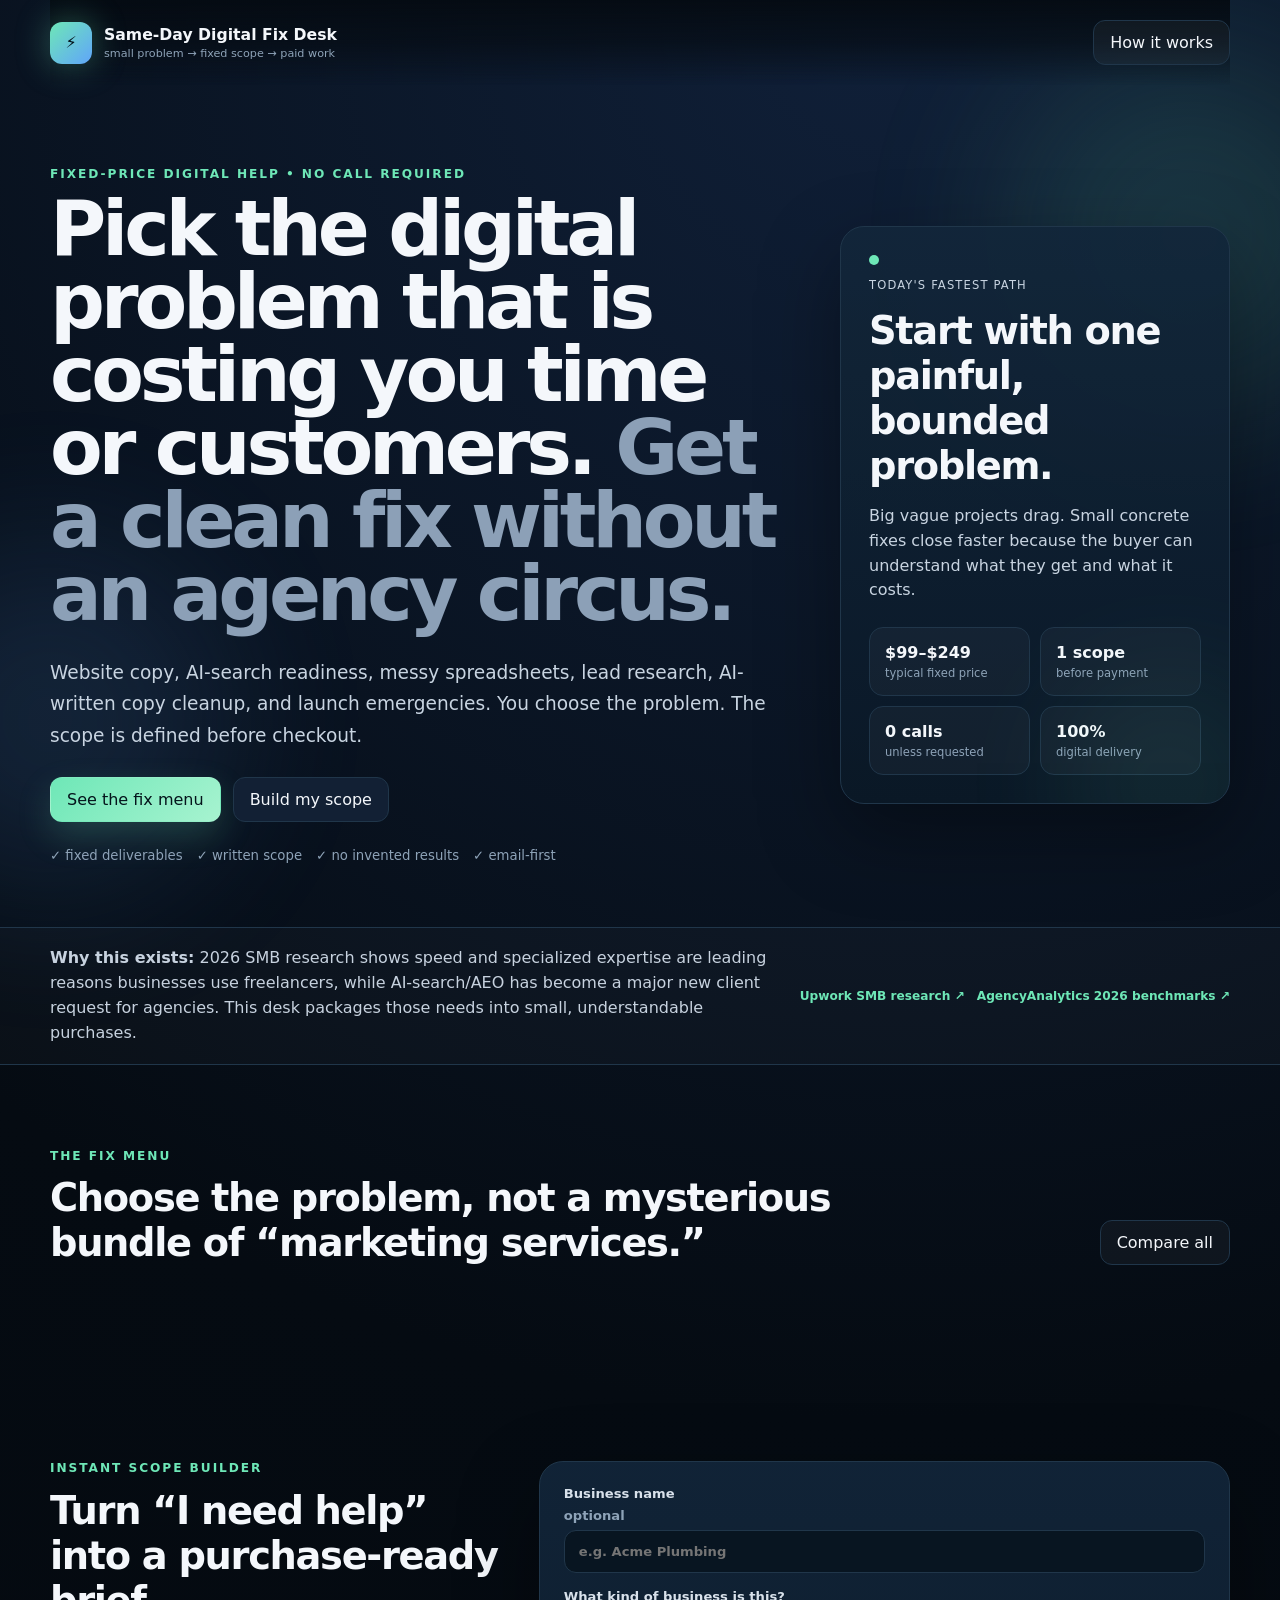
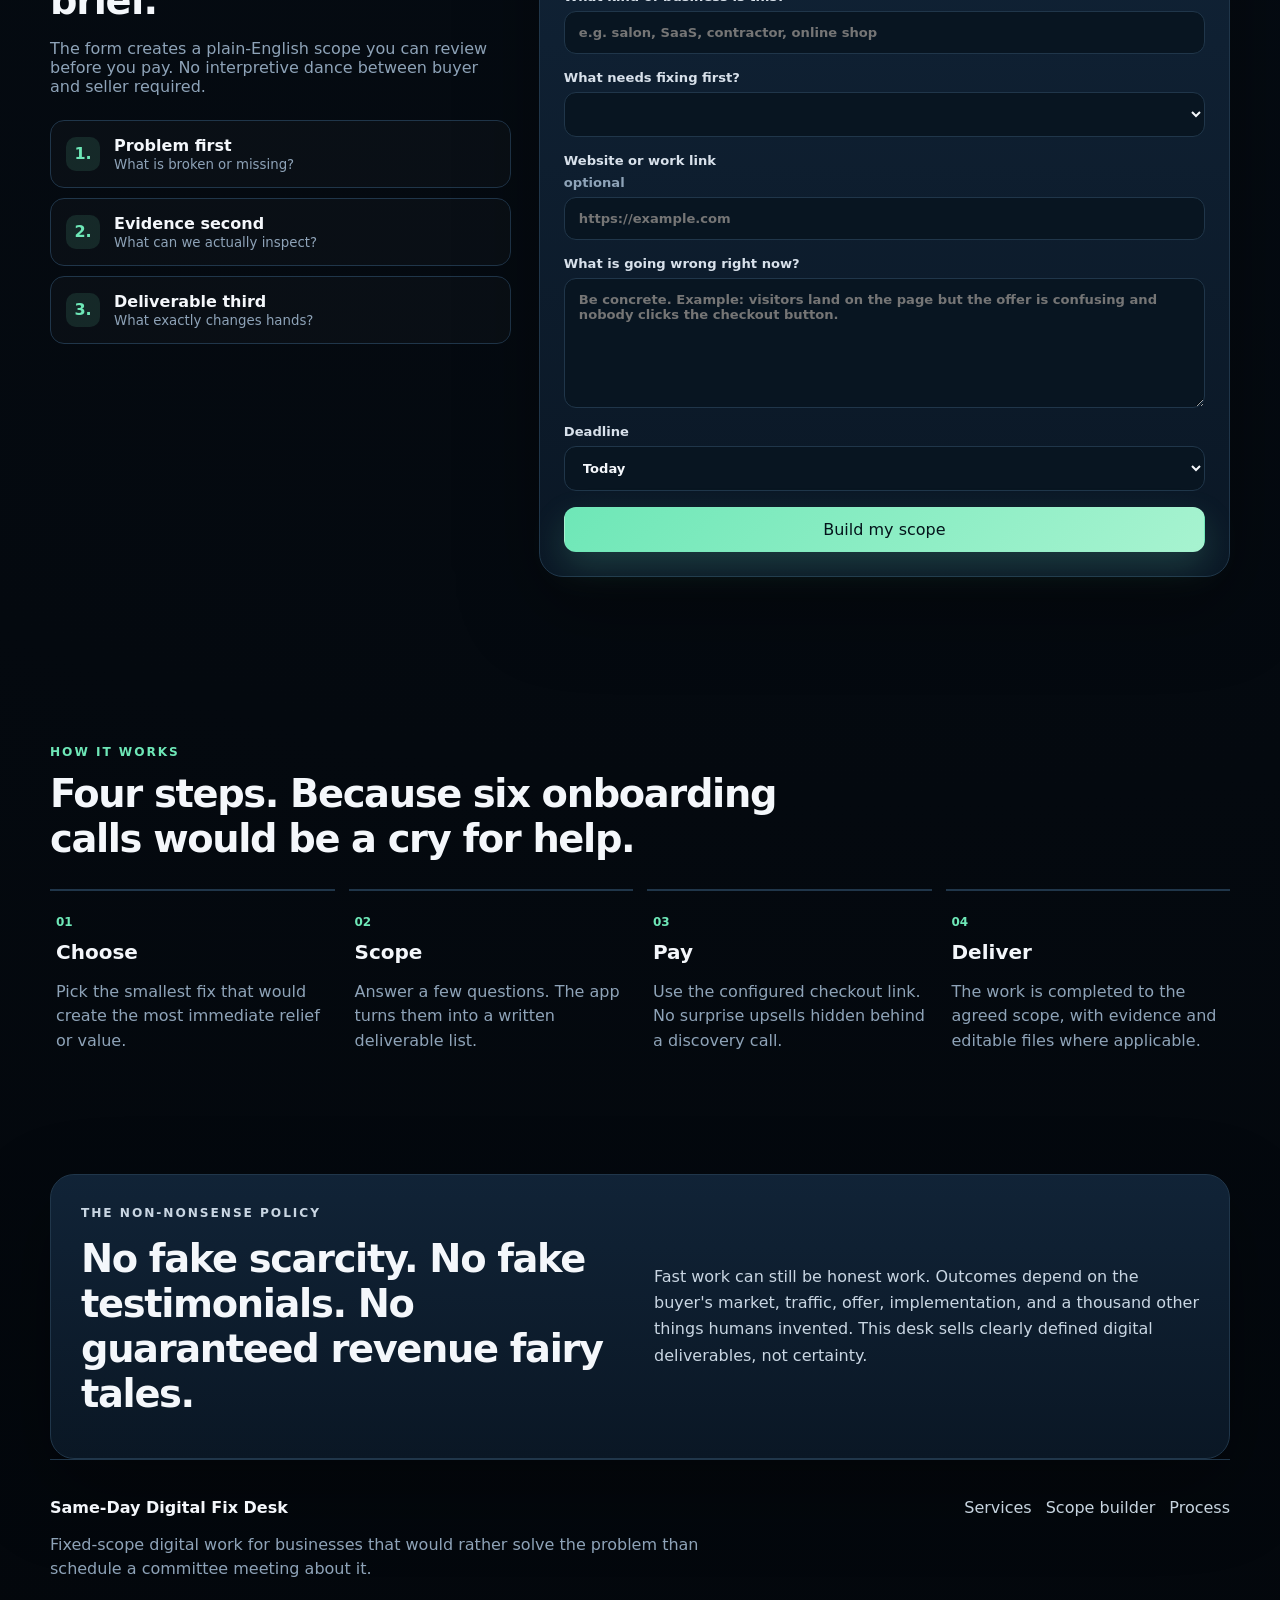
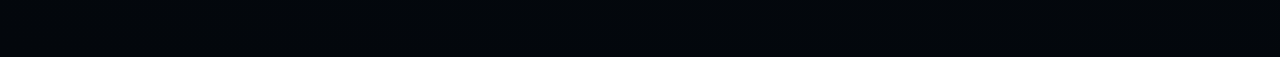
==== fix-desk/index.html @ 83118115 "Add Fix Desk customer and owner UI" ====
<!doctype html>
<html lang="en">
<head>
  <meta charset="utf-8" />
  <meta name="viewport" content="width=device-width,initial-scale=1,viewport-fit=cover" />
  <meta name="theme-color" content="#111827" />
  <meta name="description" content="Fixed-price same-day digital help for small businesses, with personalized prospect links and purchase-ready scopes." />
  <link rel="manifest" href="manifest.webmanifest" />
  <link rel="icon" href="/static/assets/icons/icon-192.png" />
  <link rel="apple-touch-icon" href="/static/assets/icons/icon-192.png" />
  <link rel="stylesheet" href="styles.css" />
  <title>Same-Day Digital Fix Desk</title>
</head>
<body>
  <div class="bg-orb orb-a"></div><div class="bg-orb orb-b"></div>
  <header class="topbar shell">
    <a class="brand" href="#top" aria-label="Home">
      <span class="brand-mark">⚡</span>
      <span><strong id="brandName">Same-Day Digital Fix Desk</strong><small>small problem → fixed scope → paid work</small></span>
    </a>
    <div class="top-actions">
      <button id="installBtn" class="ghost hidden" type="button">Install app</button>
      <a class="ghost" href="#how">How it works</a>
    </div>
  </header>

  <main id="top">
    <section id="leadBanner" class="lead-banner shell hidden" aria-live="polite">
      <div><span class="lead-kicker">PERSONALIZED REVIEW</span><strong id="leadBusiness"></strong></div>
      <button id="leadReviewBtn" class="primary" type="button">Review recommended fix</button>
    </section>

    <section class="hero shell">
      <div class="hero-copy">
        <div id="heroEyebrow" class="eyebrow">FIXED-PRICE DIGITAL HELP • NO CALL REQUIRED</div>
        <h1 id="heroTitle">Pick the digital problem that is costing you time or customers. <span>Get a clean fix without an agency circus.</span></h1>
        <p id="heroSub" class="hero-sub">Website copy, AI-search readiness, messy spreadsheets, lead research, AI-written copy cleanup, and launch emergencies. You choose the problem. The scope is defined before checkout.</p>
        <div class="hero-cta">
          <a id="heroPrimary" class="primary" href="#services">See the fix menu</a>
          <button class="secondary" id="startScopeBtn" type="button">Build my scope</button>
        </div>
        <div class="trust-row">
          <span>✓ fixed deliverables</span><span>✓ written scope</span><span>✓ no invented results</span><span>✓ email-first</span>
        </div>
      </div>
      <aside id="heroCard" class="hero-card">
        <div class="pulse-dot"></div>
        <p id="heroCardLabel" class="muted caps">TODAY'S FASTEST PATH</p>
        <h2 id="heroCardTitle">Start with one painful, bounded problem.</h2>
        <p id="heroCardText">Big vague projects drag. Small concrete fixes close faster because the buyer can understand what they get and what it costs.</p>
        <div id="heroMiniGrid" class="mini-grid">
          <div><strong>$99–$249</strong><span>typical fixed price</span></div>
          <div><strong>1 scope</strong><span>before payment</span></div>
          <div><strong>0 calls</strong><span>unless requested</span></div>
          <div><strong>100%</strong><span>digital delivery</span></div>
        </div>
      </aside>
    </section>

    <section id="leadEvidence" class="shell lead-evidence hidden">
      <div class="evidence-card">
        <p class="eyebrow">WHAT I NOTICED</p>
        <h2 id="leadEvidenceTitle"></h2>
        <p id="leadProblem"></p>
        <div class="evidence-note"><strong>Evidence / context</strong><span id="leadEvidenceText"></span></div>
        <a id="leadSource" class="source-link hidden" target="_blank" rel="noopener noreferrer">Open supporting source ↗</a>
        <p class="tiny muted">This is an observed issue or opportunity, not a claim that a purchase will produce guaranteed revenue or rankings.</p>
      </div>
      <div class="recommended-card">
        <p class="eyebrow">RECOMMENDED FIX</p>
        <div id="leadRecommended"></div>
      </div>
    </section>

    <section class="strip">
      <div class="shell strip-inner">
        <p><strong>Why this exists:</strong> 2026 SMB research shows speed and specialized expertise are leading reasons businesses use freelancers, while AI-search/AEO has become a major new client request for agencies. This desk packages those needs into small, understandable purchases.</p>
        <div class="research-links"><a href="https://www.upwork.com/resources/how-smbs-are-using-freelancers" target="_blank" rel="noopener noreferrer">Upwork SMB research ↗</a><a href="https://agencyanalytics.com/blog/agency-benchmarks-2026-ai-search" target="_blank" rel="noopener noreferrer">AgencyAnalytics 2026 benchmarks ↗</a></div>
      </div>
    </section>

    <section id="services" class="shell section">
      <div class="section-head">
        <div><p class="eyebrow">THE FIX MENU</p><h2>Choose the problem, not a mysterious bundle of “marketing services.”</h2></div>
        <button id="compareBtn" class="ghost" type="button">Compare all</button>
      </div>
      <div id="serviceGrid" class="service-grid" aria-live="polite"></div>
    </section>

    <section id="scope" class="shell section two-col">
      <div>
        <p class="eyebrow">INSTANT SCOPE BUILDER</p>
        <h2>Turn “I need help” into a purchase-ready brief.</h2>
        <p class="muted">The form creates a plain-English scope you can review before you pay. No interpretive dance between buyer and seller required.</p>
        <div class="principles">
          <div><b>1.</b><span><strong>Problem first</strong><small>What is broken or missing?</small></span></div>
          <div><b>2.</b><span><strong>Evidence second</strong><small>What can we actually inspect?</small></span></div>
          <div><b>3.</b><span><strong>Deliverable third</strong><small>What exactly changes hands?</small></span></div>
        </div>
      </div>
      <form id="scopeForm" class="scope-card">
        <label>Business name <span class="optional">optional</span><input id="businessNameInput" maxlength="100" placeholder="e.g. Acme Plumbing" /></label>
        <label>What kind of business is this?<input id="businessType" required maxlength="80" placeholder="e.g. salon, SaaS, contractor, online shop" /></label>
        <label>What needs fixing first?<select id="serviceSelect" required></select></label>
        <label>Website or work link <span class="optional">optional</span><input id="workUrl" type="url" placeholder="https://example.com" /></label>
        <label>What is going wrong right now?<textarea id="problemText" required maxlength="700" placeholder="Be concrete. Example: visitors land on the page but the offer is confusing and nobody clicks the checkout button."></textarea></label>
        <label>Deadline<select id="deadline"><option>Today</option><option>Within 24 hours</option><option>Within 48 hours</option><option>This week</option></select></label>
        <button class="primary wide" type="submit">Build my scope</button>
      </form>
    </section>

    <section id="scopeResult" class="shell section hidden">
      <div class="result-card">
        <div class="result-top"><div><p class="eyebrow">YOUR READY-TO-SEND SCOPE</p><h2 id="scopeTitle"></h2></div><span id="scopePrice" class="price-pill"></span></div>
        <div id="scopeOutput" class="scope-output"></div>
        <div class="result-actions">
          <button id="copyScopeBtn" class="secondary" type="button">Copy scope</button>
          <a id="emailScopeBtn" class="secondary" href="#">Email scope</a>
          <a id="payBtn" class="primary" href="#" target="_blank" rel="noopener noreferrer">Continue to checkout</a>
        </div>
        <p id="checkoutNote" class="tiny muted"></p>
      </div>
    </section>

    <section id="how" class="shell section">
      <div class="section-head"><div><p class="eyebrow">HOW IT WORKS</p><h2>Four steps. Because six onboarding calls would be a cry for help.</h2></div></div>
      <div class="steps">
        <article><span>01</span><h3>Choose</h3><p>Pick the smallest fix that would create the most immediate relief or value.</p></article>
        <article><span>02</span><h3>Scope</h3><p>Answer a few questions. The app turns them into a written deliverable list.</p></article>
        <article><span>03</span><h3>Pay</h3><p>Use the configured checkout link. No surprise upsells hidden behind a discovery call.</p></article>
        <article><span>04</span><h3>Deliver</h3><p>The work is completed to the agreed scope, with evidence and editable files where applicable.</p></article>
      </div>
    </section>

    <section class="shell section ethics">
      <div><p class="eyebrow">THE NON-NONSENSE POLICY</p><h2>No fake scarcity. No fake testimonials. No guaranteed revenue fairy tales.</h2></div>
      <p>Fast work can still be honest work. Outcomes depend on the buyer's market, traffic, offer, implementation, and a thousand other things humans invented. This desk sells clearly defined digital deliverables, not certainty.</p>
    </section>

    <section id="ownerPanel" class="shell section hidden">
      <div class="owner-card">
        <p class="eyebrow">OWNER LAUNCH CONSOLE</p>
        <h2>Configure checkout, then generate personalized prospect links in bulk.</h2>
        <p class="muted">Everything below runs locally in this browser. Paste PayPal, Shopify, Sellvia, Stripe Payment Links, or any HTTPS checkout URL. You can set one fallback checkout or a different URL for every package.</p>
        <div class="owner-grid">
          <label>Public brand name<input id="ownerBrand" value="Same-Day Digital Fix Desk" /></label>
          <label>Fallback checkout URL<input id="ownerPay" type="url" placeholder="https://..." /></label>
          <label>Reply email<input id="ownerEmail" type="email" placeholder="you@example.com" /></label>
          <label>Seller note<input id="ownerNote" maxlength="140" placeholder="e.g. Email delivery only. Most scopes completed same day when capacity allows." /></label>
        </div>
        <h3 class="owner-subhead">Package prices + checkout links</h3>
        <div class="owner-services" id="ownerServices"></div>
        <div class="result-actions">
          <button id="generateLinkBtn" class="primary" type="button">Generate generic customer link</button>
          <button id="copyLinkBtn" class="secondary hidden" type="button">Copy customer link</button>
          <button id="shareLinkBtn" class="secondary hidden" type="button">Share</button>
        </div>
        <div id="customerLinkBox" class="linkbox hidden"></div>
        <div class="goal-card"><strong id="goalMath"></strong><span>Seller-side launch math, not a promise of sales.</span></div>
      </div>

      <div class="owner-card campaign-card">
        <p class="eyebrow">CAMPAIGN LINK GENERATOR</p>
        <h2>Turn a prospect sheet into one personalized sales page per business.</h2>
        <p class="muted">Use these headers: <code>business_name,business_type,website,problem,evidence,source_url,service_id</code>. Valid service IDs: <code>content, aeo, conversion, cleanup, leads, data, local, launch</code>. Leave service_id blank and the app will infer a best-fit package from the problem text.</p>
        <div class="campaign-actions">
          <label class="file-label">Import CSV<input id="campaignFile" type="file" accept=".csv,text/csv" /></label>
          <button id="loadSampleBtn" class="secondary" type="button">Load sample row</button>
          <button id="clearCampaignBtn" class="ghost" type="button">Clear</button>
        </div>
        <textarea id="campaignCsv" class="campaign-textarea" spellcheck="false" placeholder="business_name,business_type,website,problem,evidence,source_url,service_id
Example Co,local retailer,https://example.com,Homepage offer is hard to understand,Homepage hero leads with generic copy,https://example.com,conversion"></textarea>
        <div class="result-actions">
          <button id="generateCampaignBtn" class="primary" type="button">Generate personalized links</button>
          <button id="downloadCampaignBtn" class="secondary hidden" type="button">Download enriched CSV</button>
        </div>
        <div id="campaignStatus" class="campaign-status muted"></div>
        <div id="campaignPreview" class="campaign-preview"></div>
      </div>
    </section>
  </main>

  <footer class="shell footer">
    <div><strong id="footerBrand">Same-Day Digital Fix Desk</strong><p>Fixed-scope digital work for businesses that would rather solve the problem than schedule a committee meeting about it.</p></div>
    <div class="footer-links"><a href="#services">Services</a><a href="#scope">Scope builder</a><a href="#how">Process</a></div>
  </footer>

  <dialog id="compareDialog">
    <button class="dialog-close" id="closeCompare" aria-label="Close">×</button>
    <p class="eyebrow">COMPARE FIXES</p><h2>Pick the smallest scope that solves the actual problem.</h2>
    <div id="compareTable"></div>
  </dialog>

  <script src="app.js" defer></script>
</body>
</html>
---- fix-desk/styles.css ----
:root{--bg:#050b12;--card:#0b1927;--card2:#10263a;--text:#f4f7fb;--muted:#8ea3b8;--line:#20364a;--accent:#6ee7b7;--accent2:#60a5fa;--warn:#fbbf24;--shadow:0 30px 80px rgba(0,0,0,.35)}*{box-sizing:border-box}html{scroll-behavior:smooth}body{margin:0;font-family:Inter,ui-sans-serif,system-ui,-apple-system,BlinkMacSystemFont,"Segoe UI",sans-serif;background:radial-gradient(circle at 70% 0%,#102039 0,#050b12 42%,#03070c 100%);color:var(--text);min-height:100vh;overflow-x:hidden}.shell{width:min(1180px,calc(100% - 32px));margin:auto}.bg-orb{position:fixed;border-radius:999px;filter:blur(80px);opacity:.13;pointer-events:none;z-index:-1}.orb-a{width:380px;height:380px;background:var(--accent);top:5%;right:-100px}.orb-b{width:360px;height:360px;background:var(--accent2);bottom:0;left:-130px}.topbar{display:flex;justify-content:space-between;align-items:center;padding:20px 0;position:sticky;top:0;z-index:20;background:linear-gradient(to bottom,rgba(5,11,18,.95),rgba(5,11,18,.65),transparent);backdrop-filter:blur(12px)}.brand{display:flex;gap:12px;align-items:center;text-decoration:none;color:inherit}.brand-mark{display:grid;place-items:center;width:42px;height:42px;border-radius:12px;background:linear-gradient(135deg,var(--accent),var(--accent2));color:#031018;box-shadow:0 0 34px color-mix(in srgb,var(--accent),transparent 65%)}.brand strong{display:block;font-size:.98rem}.brand small{display:block;color:var(--muted);font-size:.7rem;margin-top:3px}.top-actions{display:flex;gap:8px}.ghost,.secondary,.primary,.file-label{border:1px solid var(--line);border-radius:12px;padding:12px 16px;font-weight:800;text-decoration:none;cursor:pointer;display:inline-flex;align-items:center;justify-content:center;transition:.2s ease;font:inherit}.ghost{background:rgba(255,255,255,.04);color:var(--text)}.ghost:hover,.secondary:hover,.file-label:hover{background:rgba(255,255,255,.09);transform:translateY(-1px)}.primary{background:linear-gradient(135deg,var(--accent),#a7f3d0);border-color:transparent;color:#04141b;box-shadow:0 14px 34px rgba(110,231,183,.18)}.primary:hover{transform:translateY(-2px);box-shadow:0 18px 42px rgba(110,231,183,.25)}.secondary,.file-label{background:#122034;color:var(--text)}.lead-banner{margin-top:18px;border:1px solid rgba(110,231,183,.28);background:rgba(110,231,183,.075);border-radius:18px;padding:14px 16px;display:flex;justify-content:space-between;align-items:center;gap:20px}.lead-banner>div{display:grid;gap:4px}.lead-kicker{font-size:.65rem;letter-spacing:.13em;color:var(--accent);font-weight:900}.lead-banner strong{font-size:1.05rem}.hero{display:grid;grid-template-columns:1.45fr .75fr;gap:36px;align-items:center;padding:82px 0 64px}.eyebrow{font-size:.76rem;letter-spacing:.16em;font-weight:900;color:var(--accent);margin:0 0 12px}.hero h1{font-size:clamp(2.8rem,6vw,5.8rem);line-height:.95;letter-spacing:-.055em;margin:0;max-width:900px}.hero h1 span{color:#8ca0b7}.hero-sub{font-size:1.16rem;line-height:1.7;color:#c8d4e1;max-width:760px;margin:26px 0}.hero-cta,.result-actions,.campaign-actions{display:flex;gap:12px;flex-wrap:wrap}.trust-row{display:flex;gap:14px;flex-wrap:wrap;color:var(--muted);font-size:.83rem;margin-top:26px}.hero-card,.scope-card,.result-card,.owner-card,.ethics,.evidence-card,.recommended-card{background:linear-gradient(180deg,rgba(18,38,58,.92),rgba(11,25,39,.92));border:1px solid var(--line);border-radius:24px;box-shadow:var(--shadow)}.hero-card{padding:28px;position:relative;overflow:hidden}.hero-card:after{content:"";position:absolute;inset:auto -50px -90px auto;width:220px;height:220px;border-radius:50%;background:var(--accent);filter:blur(60px);opacity:.08}.pulse-dot{width:10px;height:10px;border-radius:50%;background:var(--accent);box-shadow:0 0 0 0 rgba(110,231,183,.6);animation:pulse 1.8s infinite}@keyframes pulse{70%{box-shadow:0 0 0 12px rgba(110,231,183,0)}100%{box-shadow:0 0 0 0 rgba(110,231,183,0)}}.caps{text-transform:uppercase;letter-spacing:.1em;font-size:.72rem}.hero-card h2,.section h2,.lead-evidence h2{font-size:clamp(1.7rem,3vw,2.7rem);letter-spacing:-.035em;margin:.35em 0}.hero-card p{color:#c8d4e1;line-height:1.55}.mini-grid{display:grid;grid-template-columns:1fr 1fr;gap:10px;margin-top:24px}.mini-grid div{padding:15px;border:1px solid var(--line);border-radius:14px;background:rgba(255,255,255,.03)}.mini-grid strong,.mini-grid span{display:block}.mini-grid span{color:var(--muted);font-size:.72rem;margin-top:4px}.lead-evidence{display:grid;grid-template-columns:1.05fr .95fr;gap:16px;padding:0 0 58px}.evidence-card,.recommended-card{padding:26px}.evidence-card>p:not(.eyebrow),.recommended-card>p{color:#cbd6e2;line-height:1.65}.evidence-note{display:grid;gap:8px;padding:16px;border:1px solid var(--line);background:rgba(255,255,255,.025);border-radius:14px;margin:18px 0}.evidence-note span{color:#c5d1dd;line-height:1.55}.source-link{color:var(--accent);font-weight:800;text-decoration:none}.rec-head{display:grid;grid-template-columns:auto 1fr auto;gap:12px;align-items:start}.rec-head h3{margin:8px 0 0;font-size:1.3rem}.recommended-card ul{padding-left:20px;color:#d7e1eb;line-height:1.75}.strip{border-top:1px solid var(--line);border-bottom:1px solid var(--line);background:rgba(255,255,255,.025)}.strip-inner{padding:18px 0;color:#c7d2df;display:grid;grid-template-columns:1fr auto;gap:20px;align-items:center}.strip p{margin:0;line-height:1.55}.research-links{display:flex;gap:12px;flex-wrap:wrap;justify-content:flex-end}.research-links a{color:var(--accent);font-size:.76rem;font-weight:800;text-decoration:none}.section{padding:84px 0}.section-head{display:flex;justify-content:space-between;gap:20px;align-items:end;margin-bottom:28px}.section-head h2{margin:0;max-width:800px}.service-grid{display:grid;grid-template-columns:repeat(3,1fr);gap:16px}.service-card{border:1px solid var(--line);background:linear-gradient(180deg,rgba(14,31,48,.95),rgba(9,20,32,.95));border-radius:20px;padding:22px;display:flex;flex-direction:column;min-height:370px;transition:.2s ease;position:relative}.service-card:hover{transform:translateY(-4px);border-color:color-mix(in srgb,var(--accent),transparent 55%);box-shadow:0 22px 50px rgba(0,0,0,.25)}.service-card.recommended-service{border-color:rgba(110,231,183,.55);box-shadow:0 0 0 1px rgba(110,231,183,.08),0 22px 55px rgba(0,0,0,.25)}.recommended-flag{display:inline-block;color:#04141b;background:var(--accent);font-size:.62rem;font-weight:950;letter-spacing:.08em;padding:5px 7px;border-radius:7px;margin-right:6px}.service-icon{font-size:1.65rem}.service-card h3{font-size:1.25rem;margin:14px 0 8px}.service-card p{color:var(--muted);line-height:1.55;margin:0 0 16px}.service-card ul{padding-left:18px;margin:0 0 22px;color:#d8e2ec;font-size:.9rem;line-height:1.7}.service-footer{display:flex;justify-content:space-between;gap:10px;align-items:center;margin-top:auto;padding-top:16px;border-top:1px solid var(--line)}.service-price{font-size:1.5rem;font-weight:900}.service-time{font-size:.72rem;color:var(--muted)}.choose-service{background:transparent;color:var(--accent);border:0;font-weight:900;cursor:pointer}.badge{font-size:.68rem;font-weight:900;letter-spacing:.08em;padding:6px 9px;border-radius:999px;border:1px solid var(--line);color:#c9d4df}.two-col{display:grid;grid-template-columns:.8fr 1.2fr;gap:28px;align-items:start}.muted{color:var(--muted)}.principles{display:grid;gap:10px;margin-top:24px}.principles div{display:flex;gap:14px;align-items:center;padding:15px;border:1px solid var(--line);border-radius:14px;background:rgba(255,255,255,.025)}.principles b{display:grid;place-items:center;width:34px;height:34px;border-radius:10px;background:rgba(110,231,183,.12);color:var(--accent)}.principles strong,.principles small{display:block}.principles small{color:var(--muted);margin-top:2px}.scope-card{padding:24px;display:grid;gap:16px}.scope-card label,.owner-grid label,.owner-service-row label{display:grid;gap:7px;font-size:.82rem;font-weight:800;color:#d8e1eb}.optional{color:var(--muted);font-weight:600}.scope-card input,.scope-card select,.scope-card textarea,.owner-grid input,.owner-service-row input,.campaign-textarea{width:100%;background:#081521;border:1px solid var(--line);border-radius:12px;color:var(--text);padding:13px 14px;font:inherit;outline:none}.scope-card textarea{min-height:130px;resize:vertical}.scope-card input:focus,.scope-card select:focus,.scope-card textarea:focus,.owner-grid input:focus,.owner-service-row input:focus,.campaign-textarea:focus{border-color:var(--accent);box-shadow:0 0 0 3px rgba(110,231,183,.09)}.wide{width:100%}.result-card{padding:28px}.result-top{display:flex;justify-content:space-between;gap:18px;align-items:flex-start}.price-pill{background:var(--accent);color:#04141b;border-radius:999px;padding:10px 15px;font-weight:950;font-size:1.05rem;white-space:nowrap}.scope-output{display:grid;grid-template-columns:1fr 1fr;gap:12px;margin:24px 0}.scope-block{border:1px solid var(--line);border-radius:14px;padding:16px;background:rgba(255,255,255,.025)}.scope-block strong{display:block;margin-bottom:6px}.scope-block p,.scope-block ul{margin:0;color:#cbd6e2;line-height:1.55;font-size:.9rem}.scope-block a{color:var(--accent)}.scope-block ul{padding-left:18px}.tiny{font-size:.75rem;line-height:1.45}.steps{display:grid;grid-template-columns:repeat(4,1fr);gap:14px}.steps article{border-top:2px solid var(--line);padding:20px 6px}.steps span{color:var(--accent);font-weight:900;font-size:.75rem}.steps h3{font-size:1.25rem;margin:10px 0 8px}.steps p{color:var(--muted);line-height:1.55}.ethics{padding:28px 30px!important;display:grid;grid-template-columns:1fr 1fr;gap:28px;align-items:center}.ethics p{line-height:1.65;color:#c9d6e3}.owner-card{padding:30px;margin-bottom:20px}.owner-grid{display:grid;grid-template-columns:1fr 1fr;gap:14px;margin:22px 0}.owner-subhead{margin-top:28px}.owner-services{display:grid;gap:9px;margin:14px 0 22px}.owner-service-row{display:grid;grid-template-columns:1fr 120px 1.25fr;gap:10px;align-items:end;padding:12px;border:1px solid var(--line);border-radius:14px;background:rgba(255,255,255,.02)}.owner-service-row>div{display:grid;gap:4px}.owner-service-row small{color:var(--muted);font-family:ui-monospace,SFMono-Regular,Menlo,monospace}.linkbox{margin-top:14px;padding:14px;border-radius:12px;background:#06111a;border:1px solid var(--line);word-break:break-all;color:#b9c8d6;font-size:.78rem}.goal-card{display:flex;justify-content:space-between;gap:20px;margin-top:20px;padding:16px;border-radius:14px;background:rgba(110,231,183,.08);border:1px solid rgba(110,231,183,.15)}.goal-card strong{color:var(--accent)}.goal-card span{font-size:.78rem;color:var(--muted)}.campaign-card{margin-top:20px}.campaign-actions{margin:16px 0}.file-label input{display:none}.campaign-textarea{min-height:220px;resize:vertical;font-family:ui-monospace,SFMono-Regular,Menlo,monospace;font-size:.8rem;line-height:1.55;margin-bottom:16px}.campaign-status{margin:16px 0}.campaign-preview{display:grid;gap:8px}.campaign-row{display:flex;justify-content:space-between;gap:18px;align-items:center;border:1px solid var(--line);padding:11px 12px;border-radius:12px;background:rgba(255,255,255,.02)}.campaign-row>div{display:grid;gap:4px}.campaign-row small{color:var(--muted)}code{background:#071521;border:1px solid var(--line);padding:2px 5px;border-radius:6px;color:#cbe8df}.footer{padding:38px 0 60px;border-top:1px solid var(--line);display:flex;justify-content:space-between;gap:30px;color:var(--muted)}.footer strong{color:var(--text)}.footer p{max-width:680px;line-height:1.5}.footer-links{display:flex;gap:14px;flex-wrap:wrap}.footer a{color:#c7d4df;text-decoration:none}dialog{width:min(900px,calc(100% - 24px));border:1px solid var(--line);border-radius:20px;background:#091522;color:var(--text);padding:26px;box-shadow:var(--shadow)}dialog::backdrop{background:rgba(0,0,0,.72);backdrop-filter:blur(8px)}.dialog-close{position:absolute;right:16px;top:14px;background:transparent;color:var(--text);border:0;font-size:1.7rem;cursor:pointer}.compare-list{display:grid;gap:10px;margin-top:20px}.compare-row{display:grid;grid-template-columns:1.2fr .45fr .8fr 1.5fr;gap:10px;padding:14px;border:1px solid var(--line);border-radius:12px;align-items:center}.compare-row small{color:var(--muted)}.hidden{display:none!important}
@media (max-width:900px){.hero,.two-col,.lead-evidence{grid-template-columns:1fr}.hero{padding-top:50px}.service-grid{grid-template-columns:1fr 1fr}.steps{grid-template-columns:1fr 1fr}.ethics{grid-template-columns:1fr}.hero h1{font-size:clamp(2.7rem,12vw,4.6rem)}.strip-inner{grid-template-columns:1fr}.research-links{justify-content:flex-start}.owner-service-row{grid-template-columns:1fr 120px 1fr}}
@media (max-width:620px){.shell{width:min(100% - 22px,1180px)}.top-actions .ghost:not(#installBtn){display:none}.brand small{display:none}.lead-banner{align-items:flex-start;flex-direction:column}.lead-banner .primary{width:100%}.hero{padding:38px 0 46px}.hero-sub{font-size:1rem}.hero-cta>*{flex:1}.service-grid{grid-template-columns:1fr}.section{padding:60px 0}.section-head{align-items:flex-start;flex-direction:column}.scope-output{grid-template-columns:1fr}.steps{grid-template-columns:1fr 1fr}.result-top{flex-direction:column}.result-actions>*{width:100%}.owner-grid{grid-template-columns:1fr}.owner-service-row{grid-template-columns:1fr}.footer{flex-direction:column}.compare-row{grid-template-columns:1fr 1fr}.compare-row .compare-desc{grid-column:1/-1}.mini-grid{grid-template-columns:1fr 1fr}.rec-head{grid-template-columns:auto 1fr}.rec-head .price-pill{grid-column:1/-1;width:max-content}.campaign-actions>*{width:100%}.campaign-row{align-items:flex-start;flex-direction:column}.campaign-row button{width:100%}}
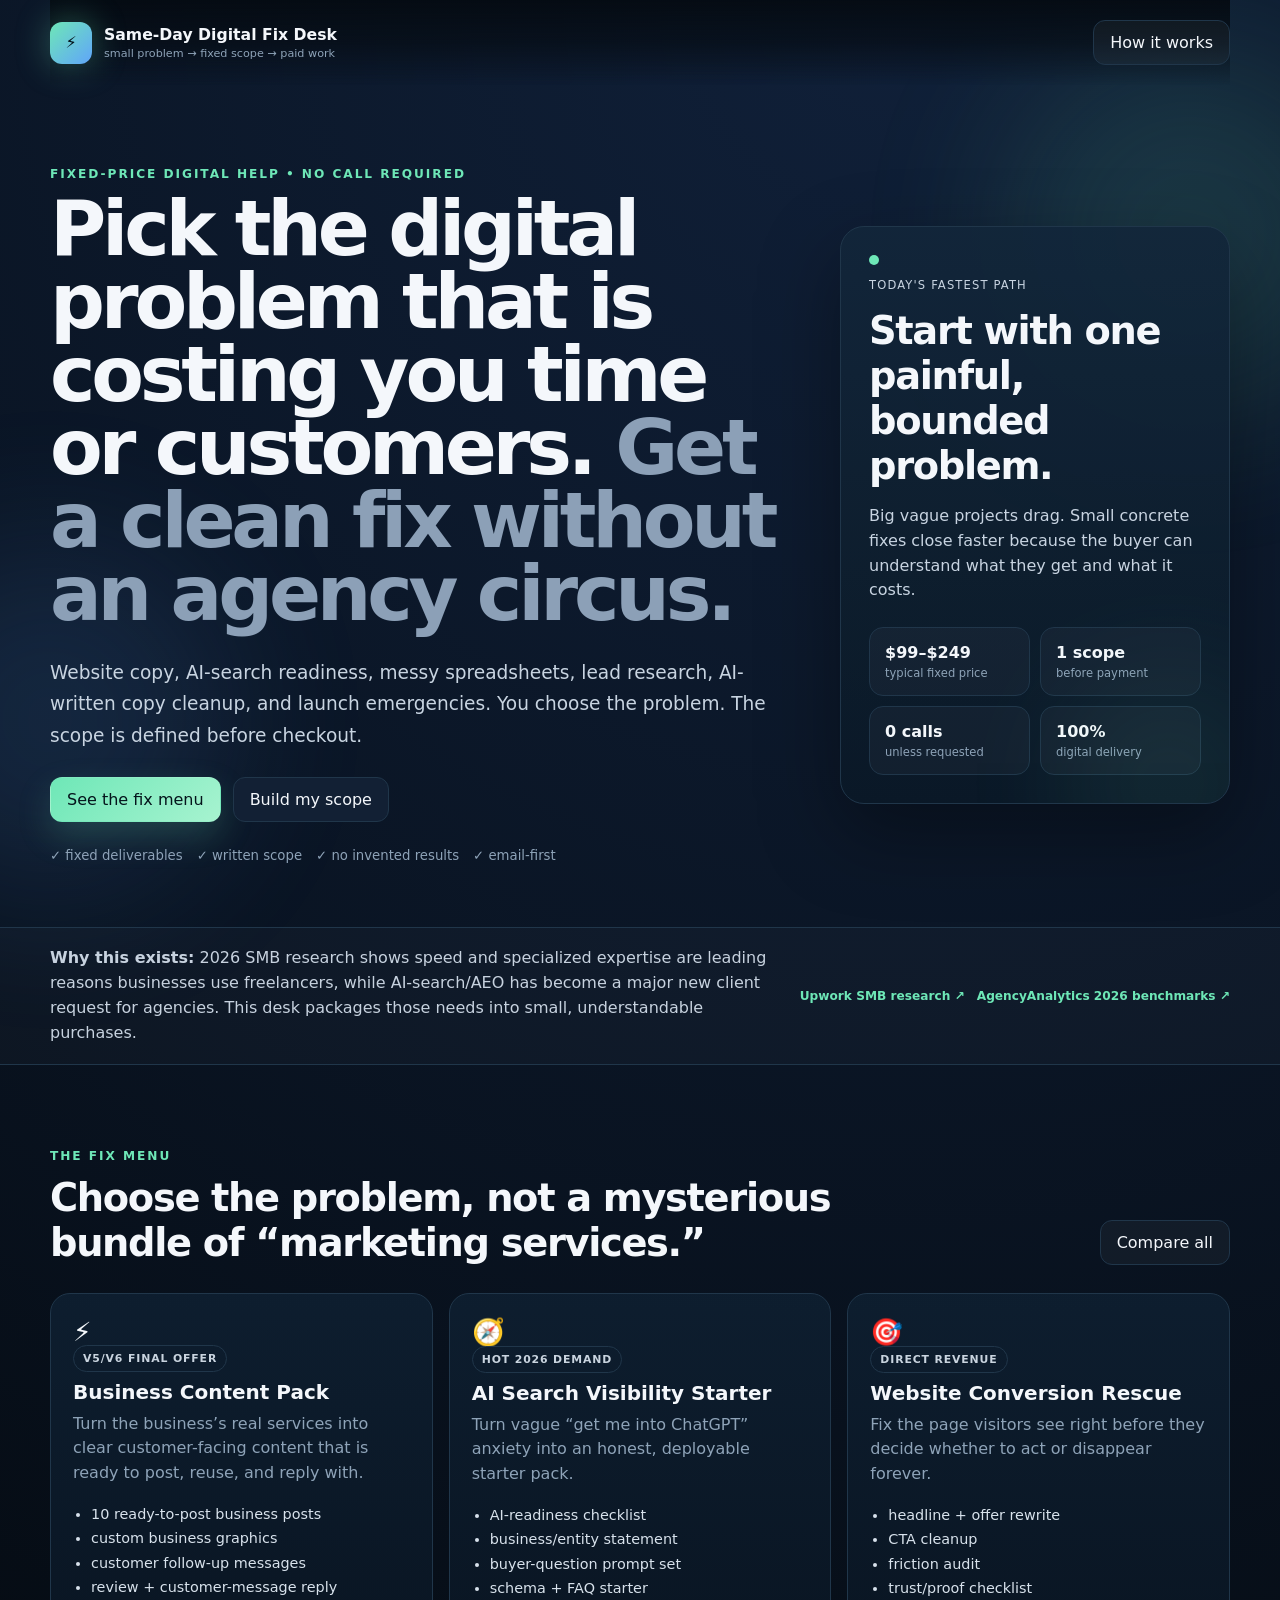
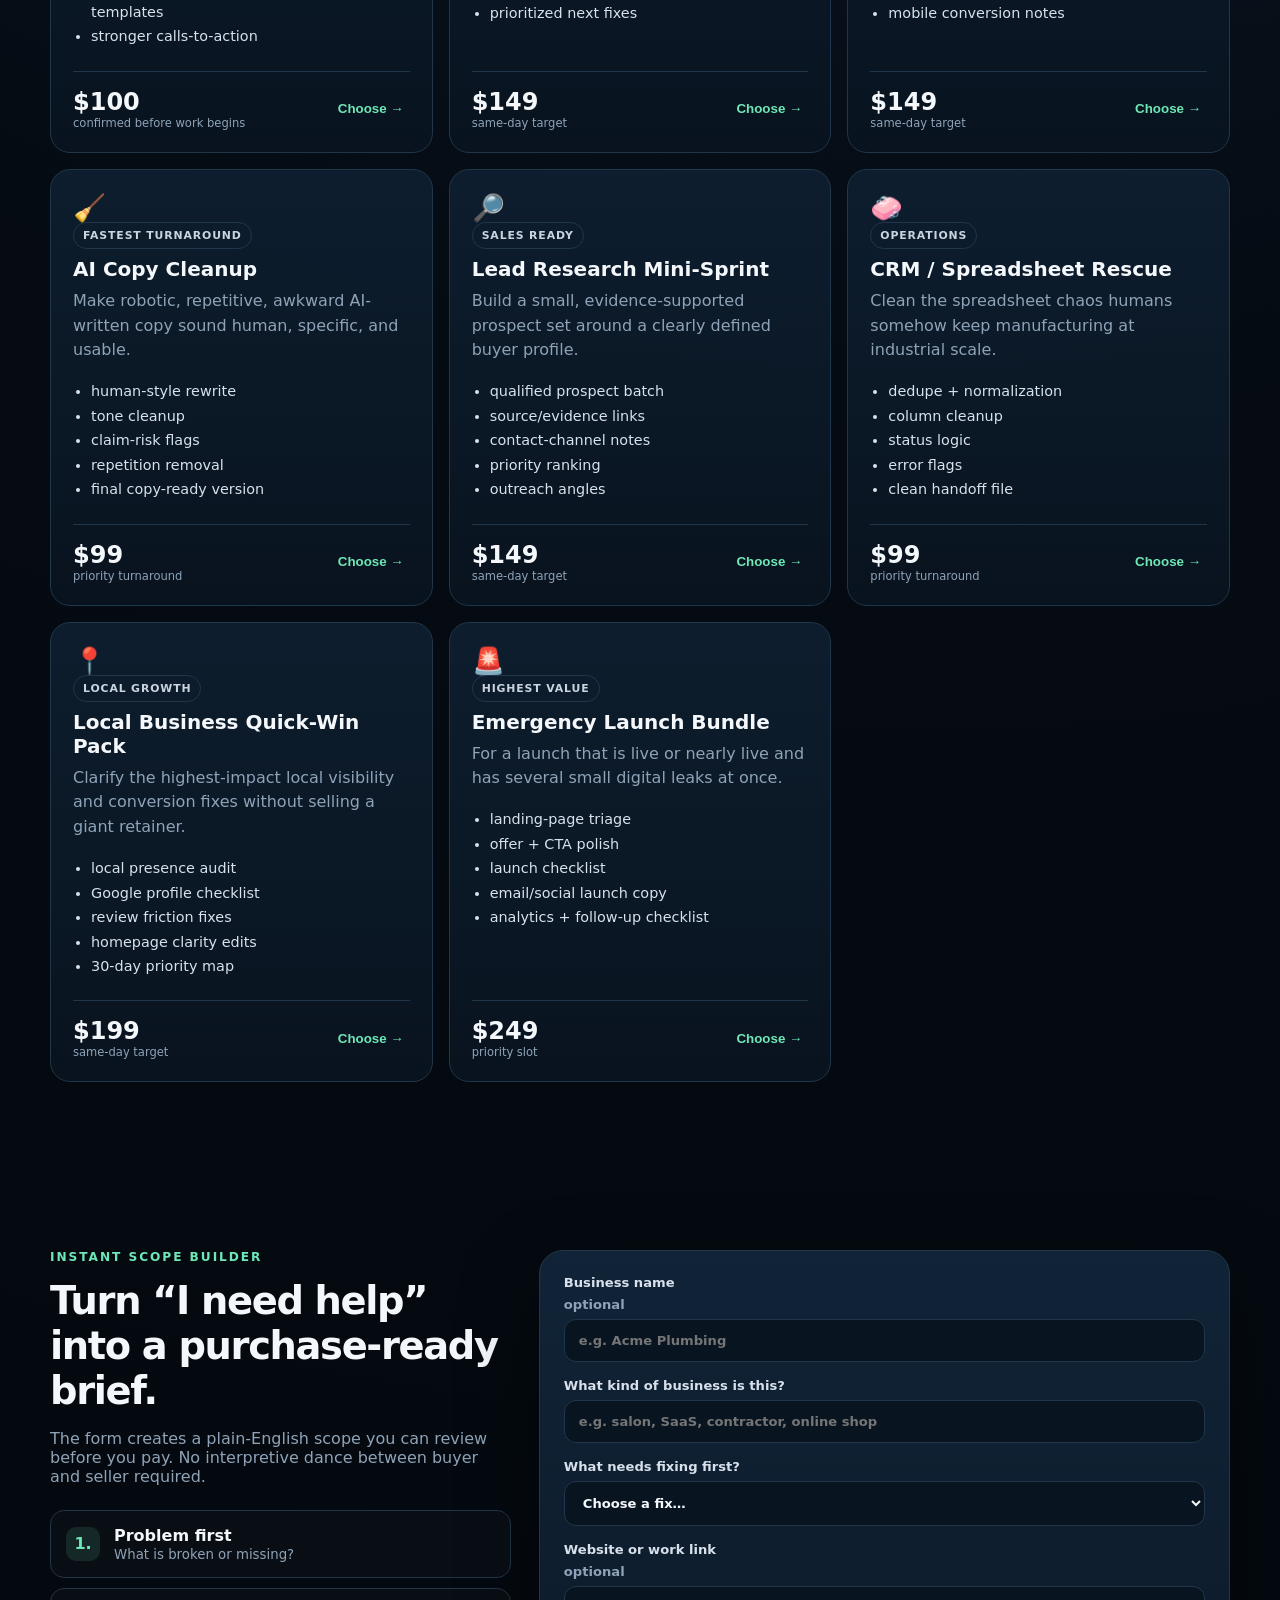
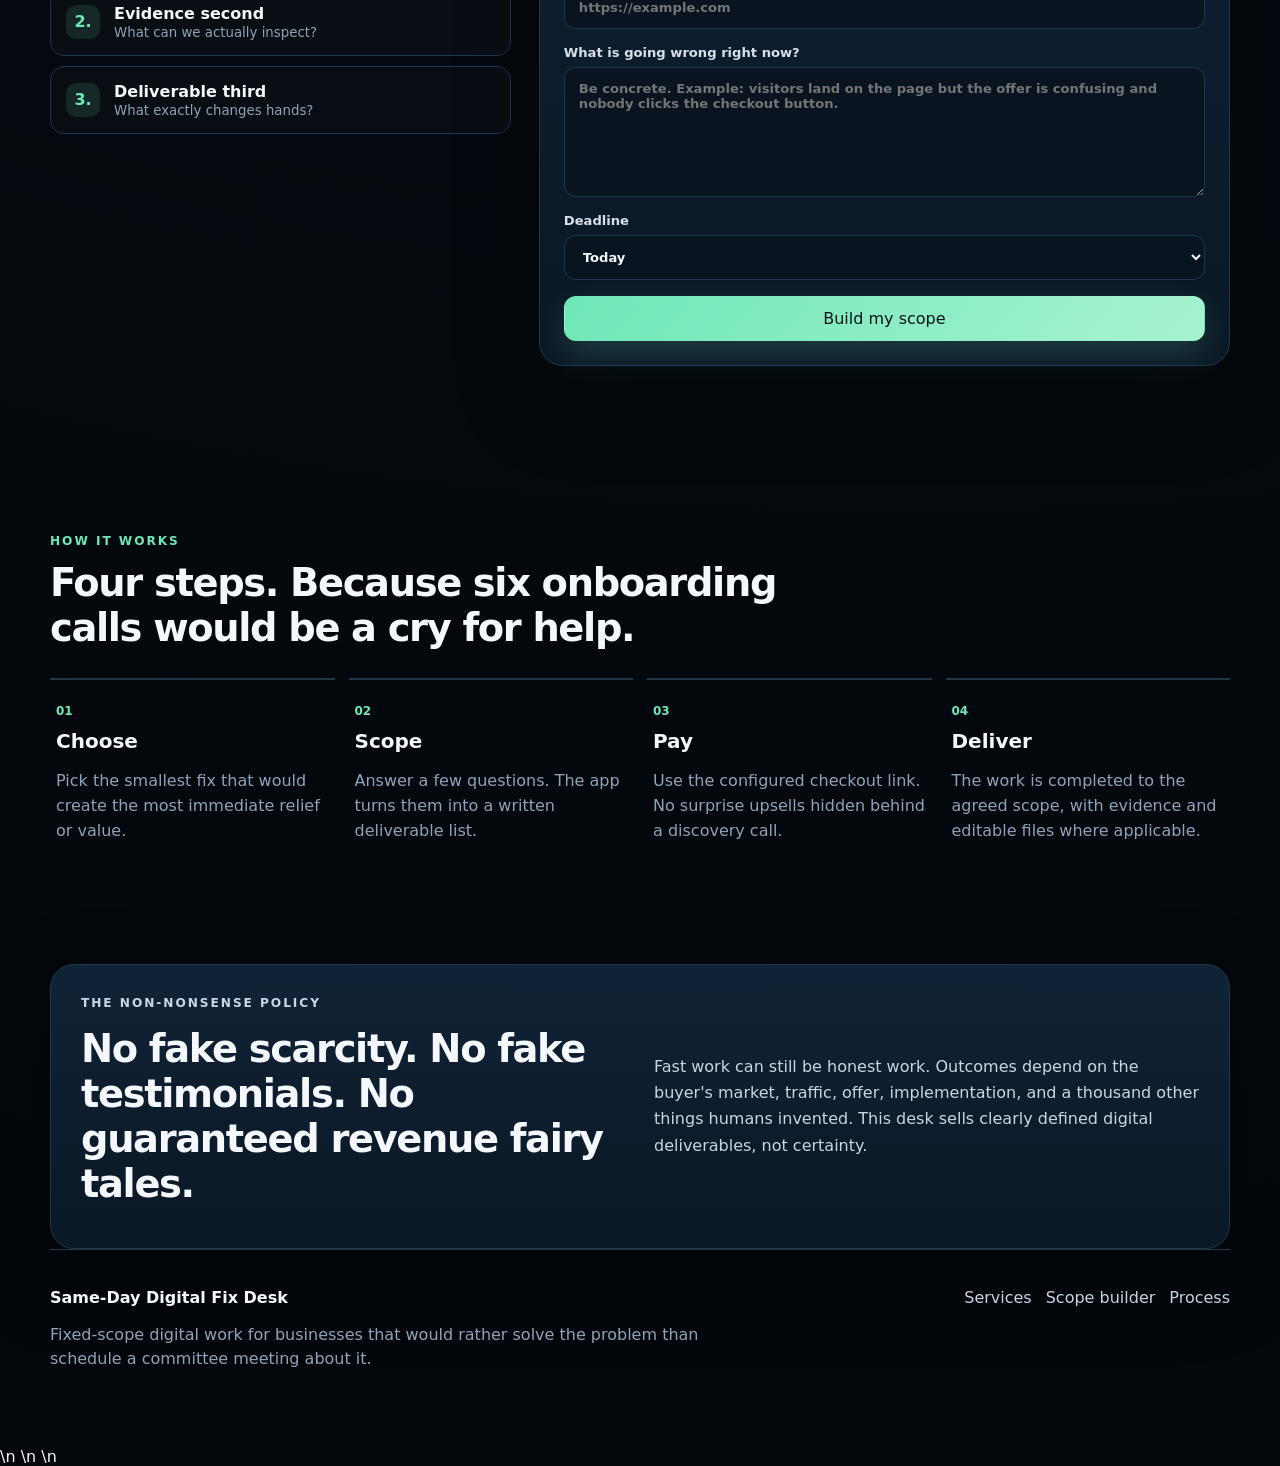
==== commit 4183aae8: "Load modular Fix Desk scripts" ====
--- a/fix-desk/index.html
+++ b/fix-desk/index.html
@@ -191,6 +191,6 @@
     <div id="compareTable"></div>
   </dialog>
 
-  <script src="app.js" defer></script>
+  <script src="app-base.js" defer></script>\n  <script src="app-ui.js" defer></script>\n  <script src="app-owner.js" defer></script>\n  <script src="app-campaign.js" defer></script>
 </body>
 </html>
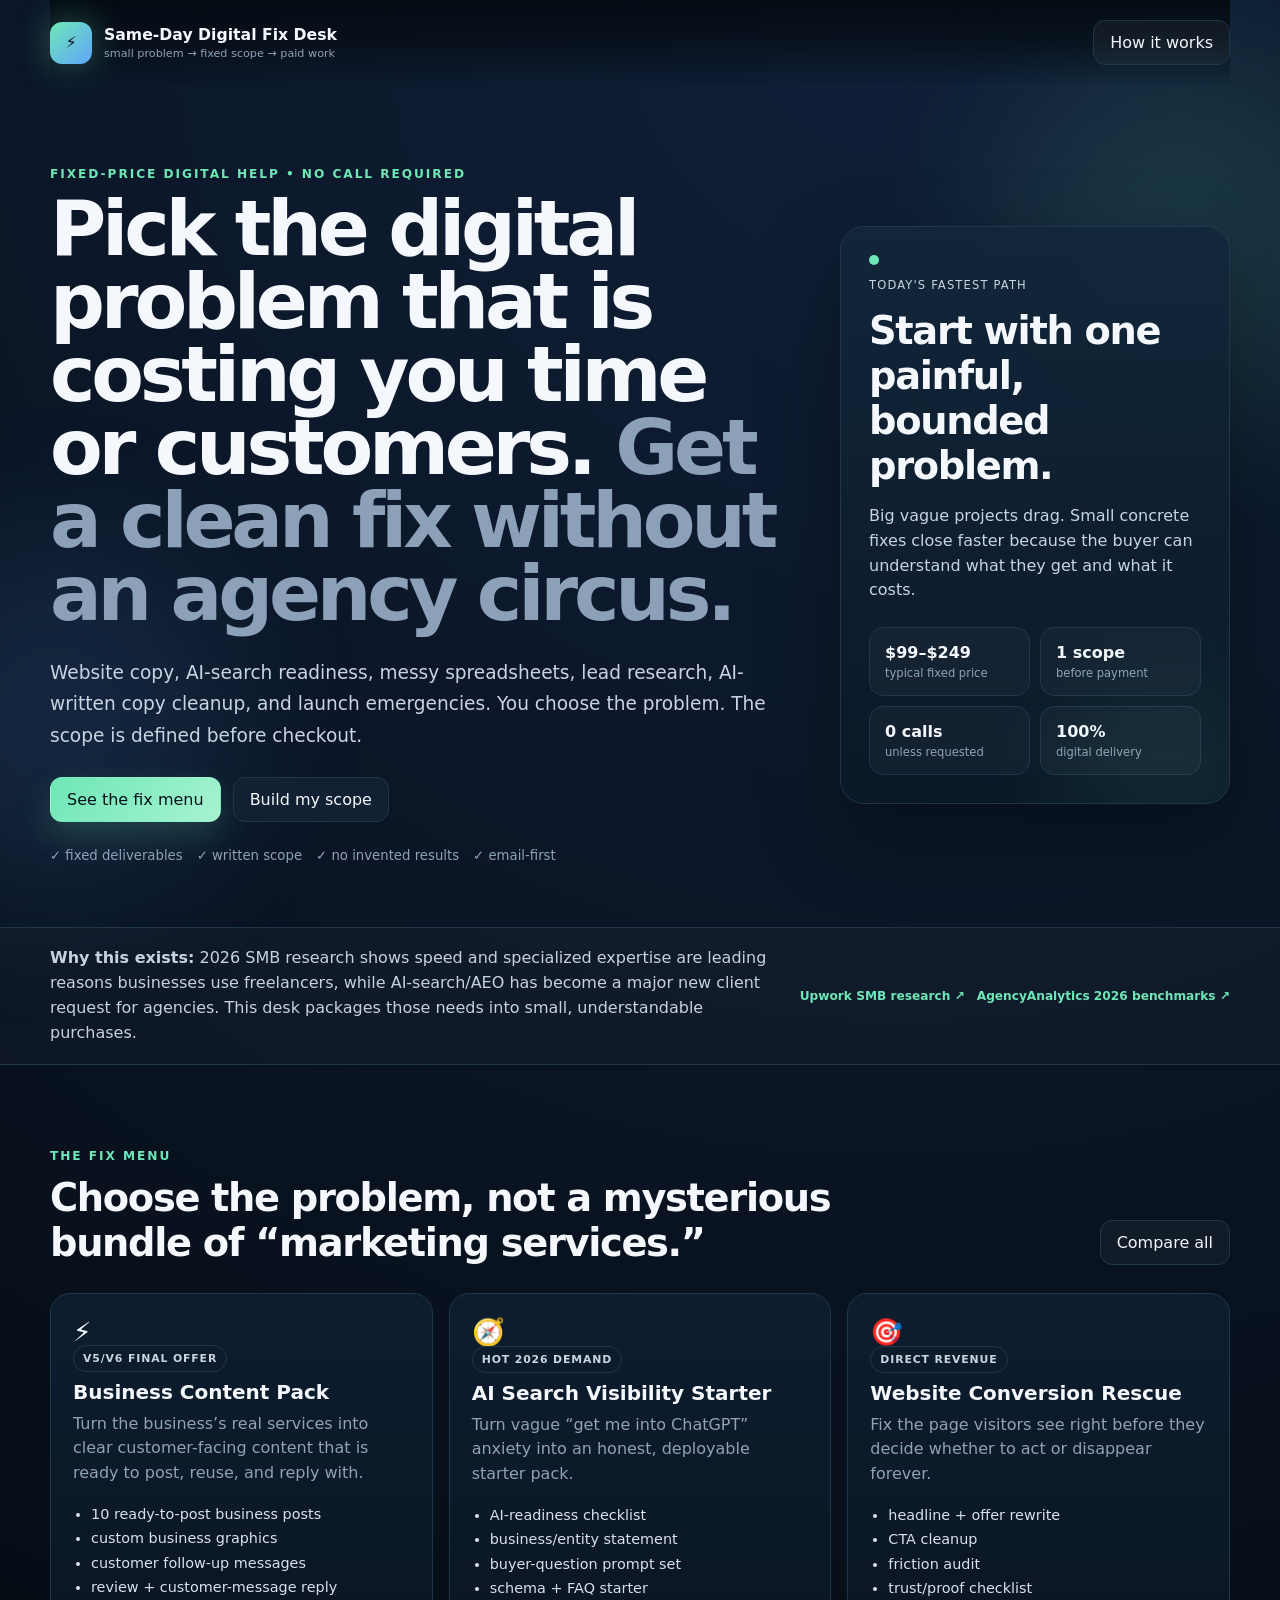
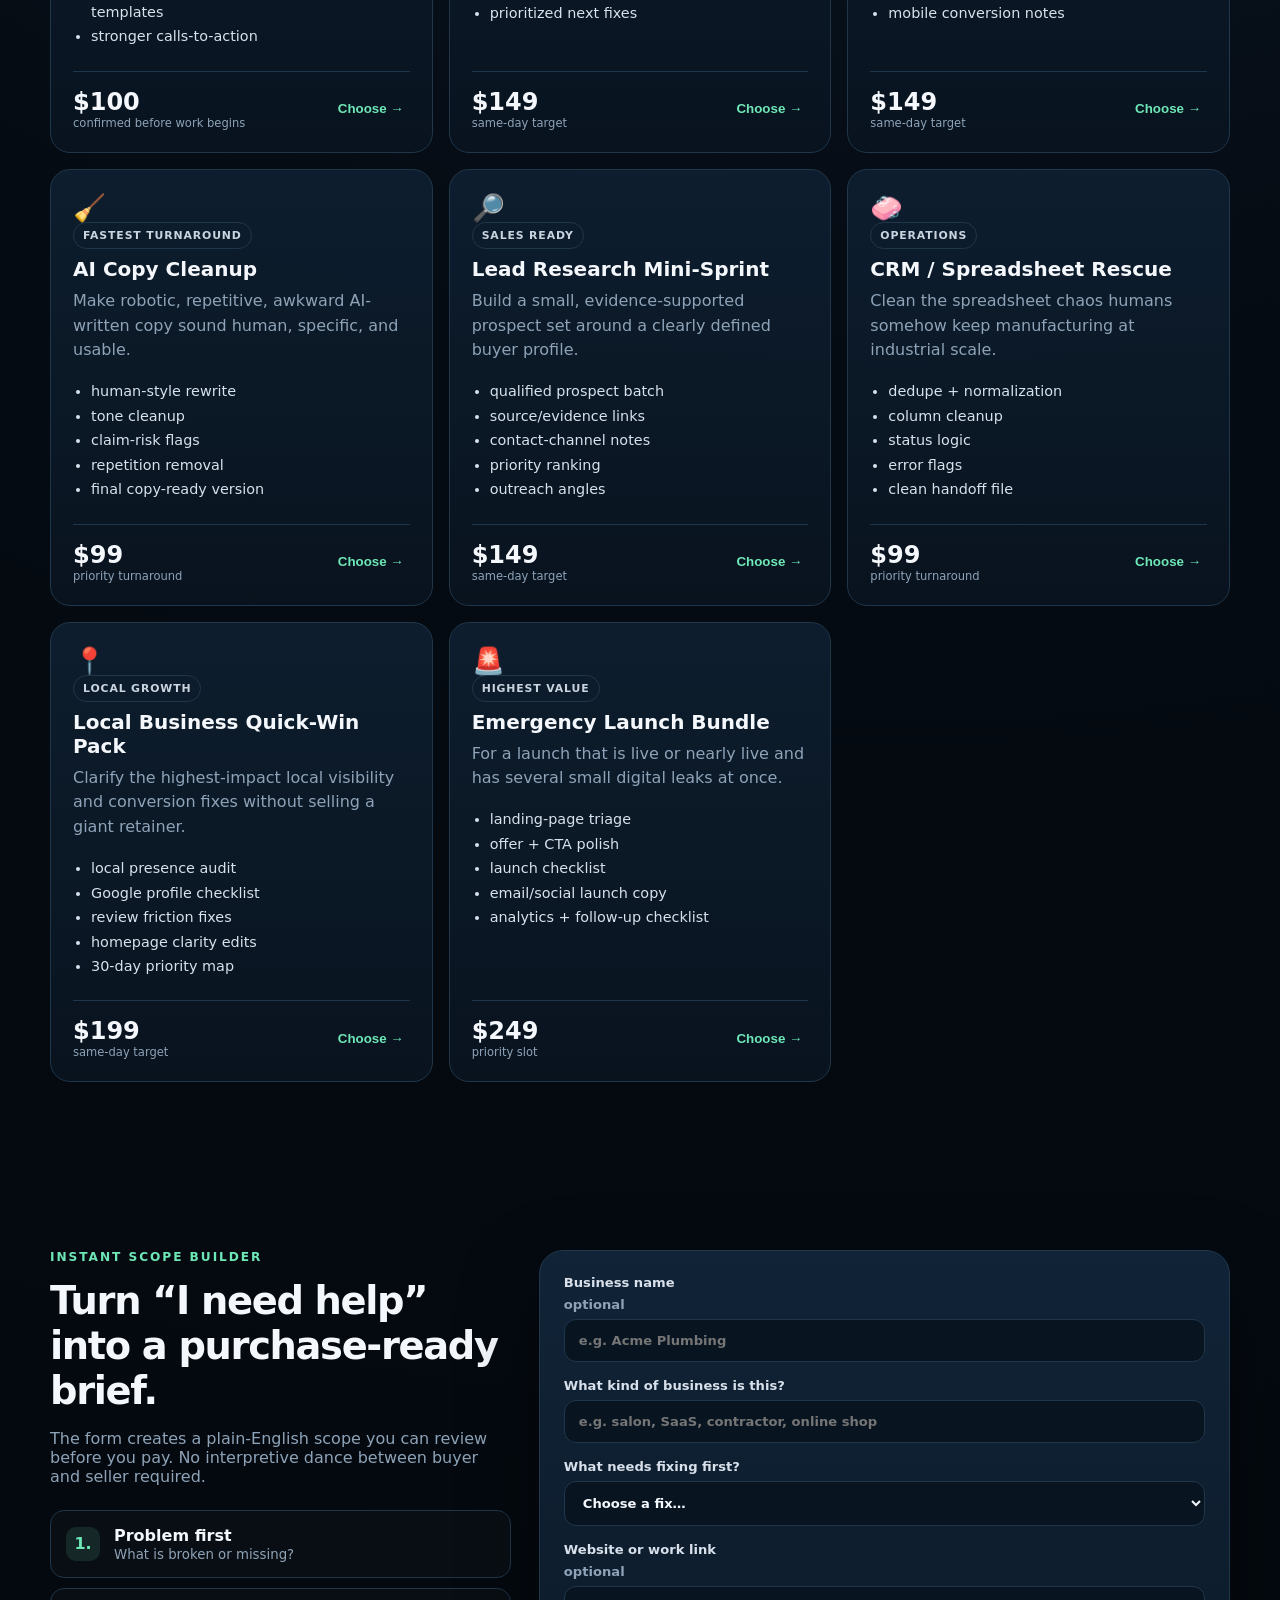
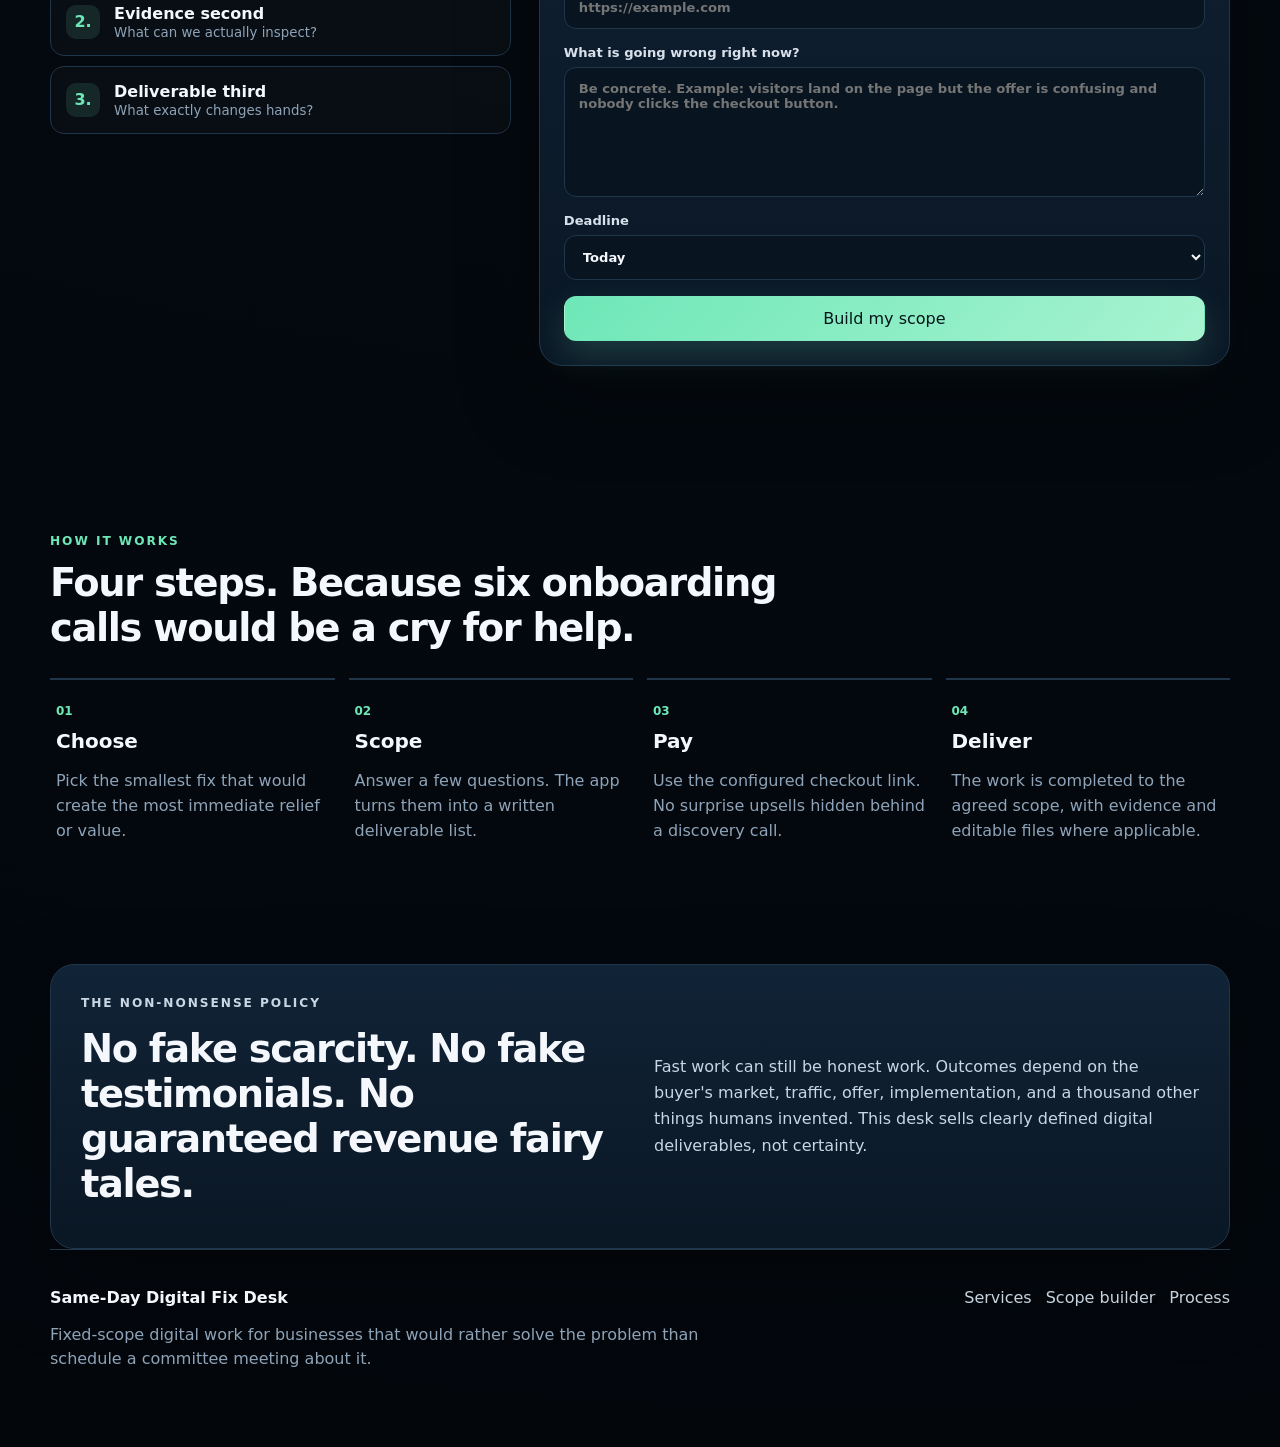
==== commit d985afed: "Normalize Fix Desk script newlines" ====
--- a/fix-desk/index.html
+++ b/fix-desk/index.html
@@ -191,6 +191,9 @@
     <div id="compareTable"></div>
   </dialog>
 
-  <script src="app-base.js" defer></script>\n  <script src="app-ui.js" defer></script>\n  <script src="app-owner.js" defer></script>\n  <script src="app-campaign.js" defer></script>
+  <script src="app-base.js" defer></script>
+  <script src="app-ui.js" defer></script>
+  <script src="app-owner.js" defer></script>
+  <script src="app-campaign.js" defer></script>
 </body>
 </html>
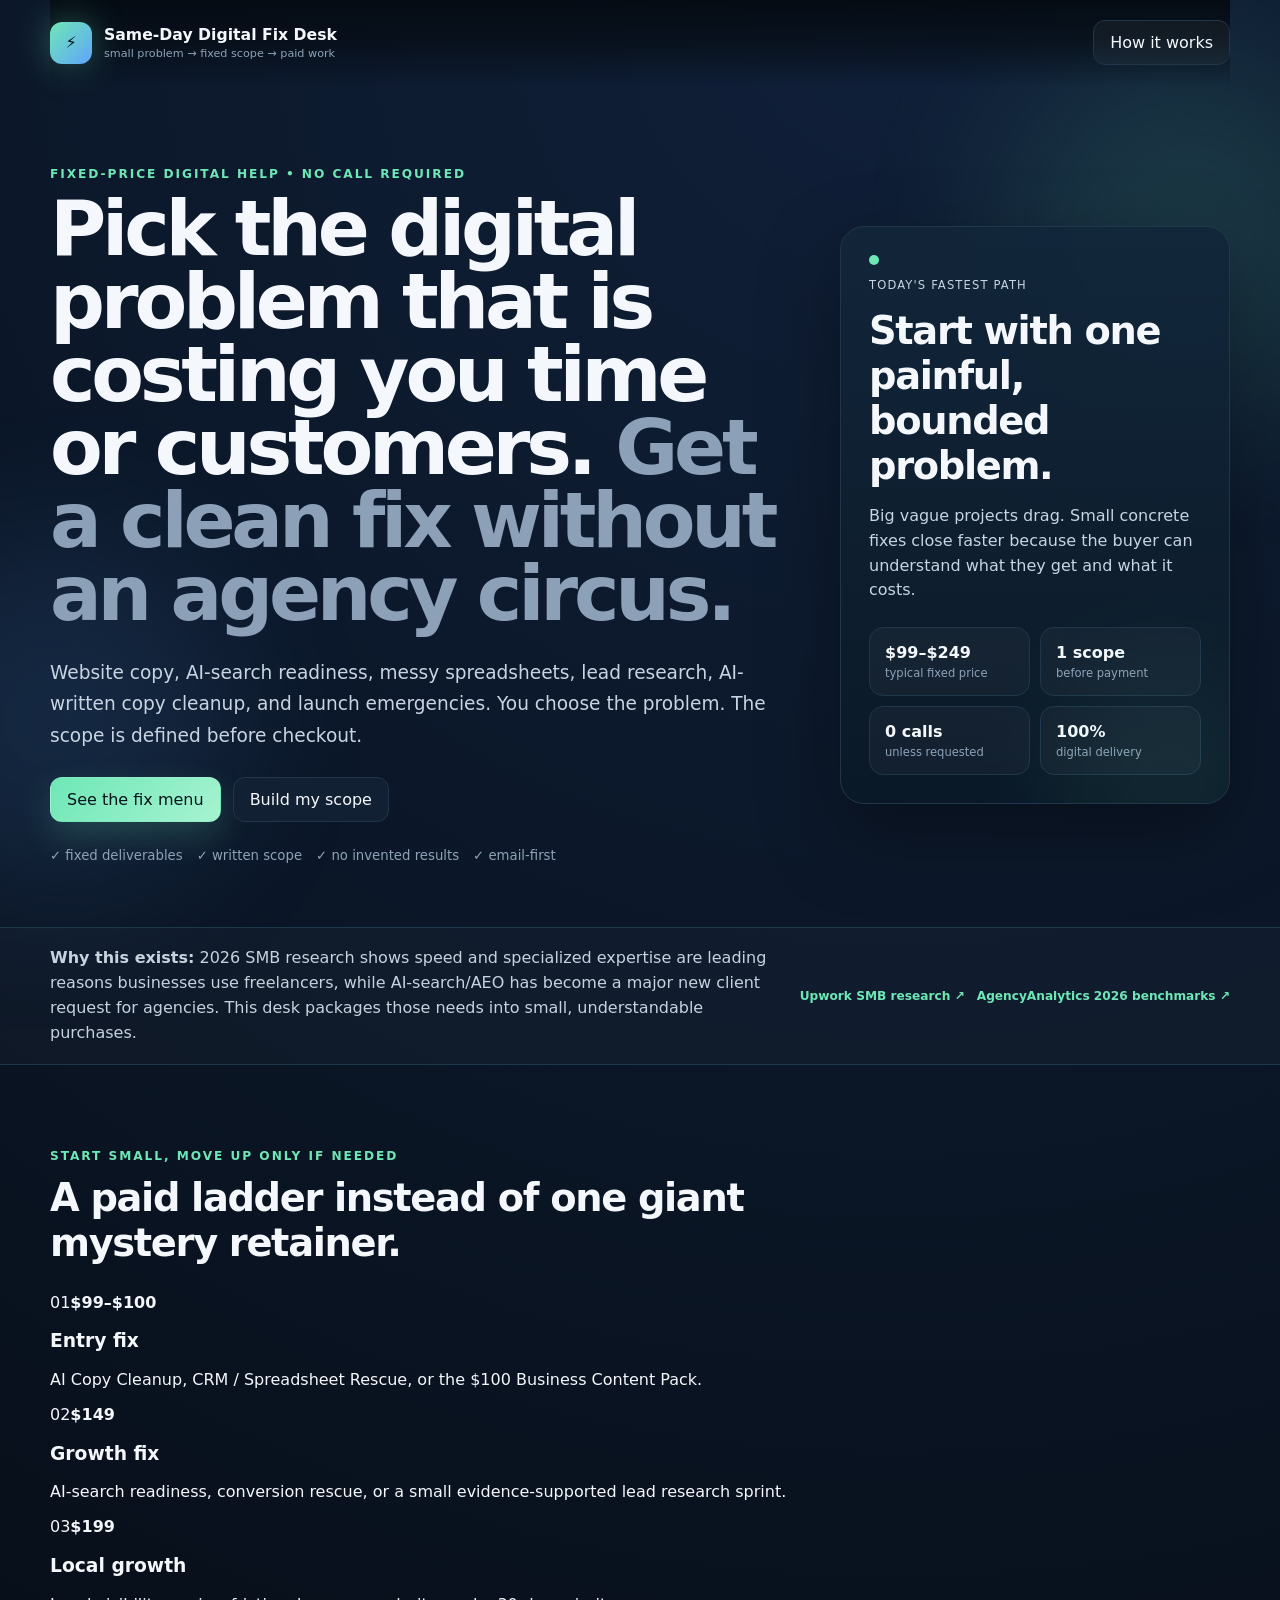
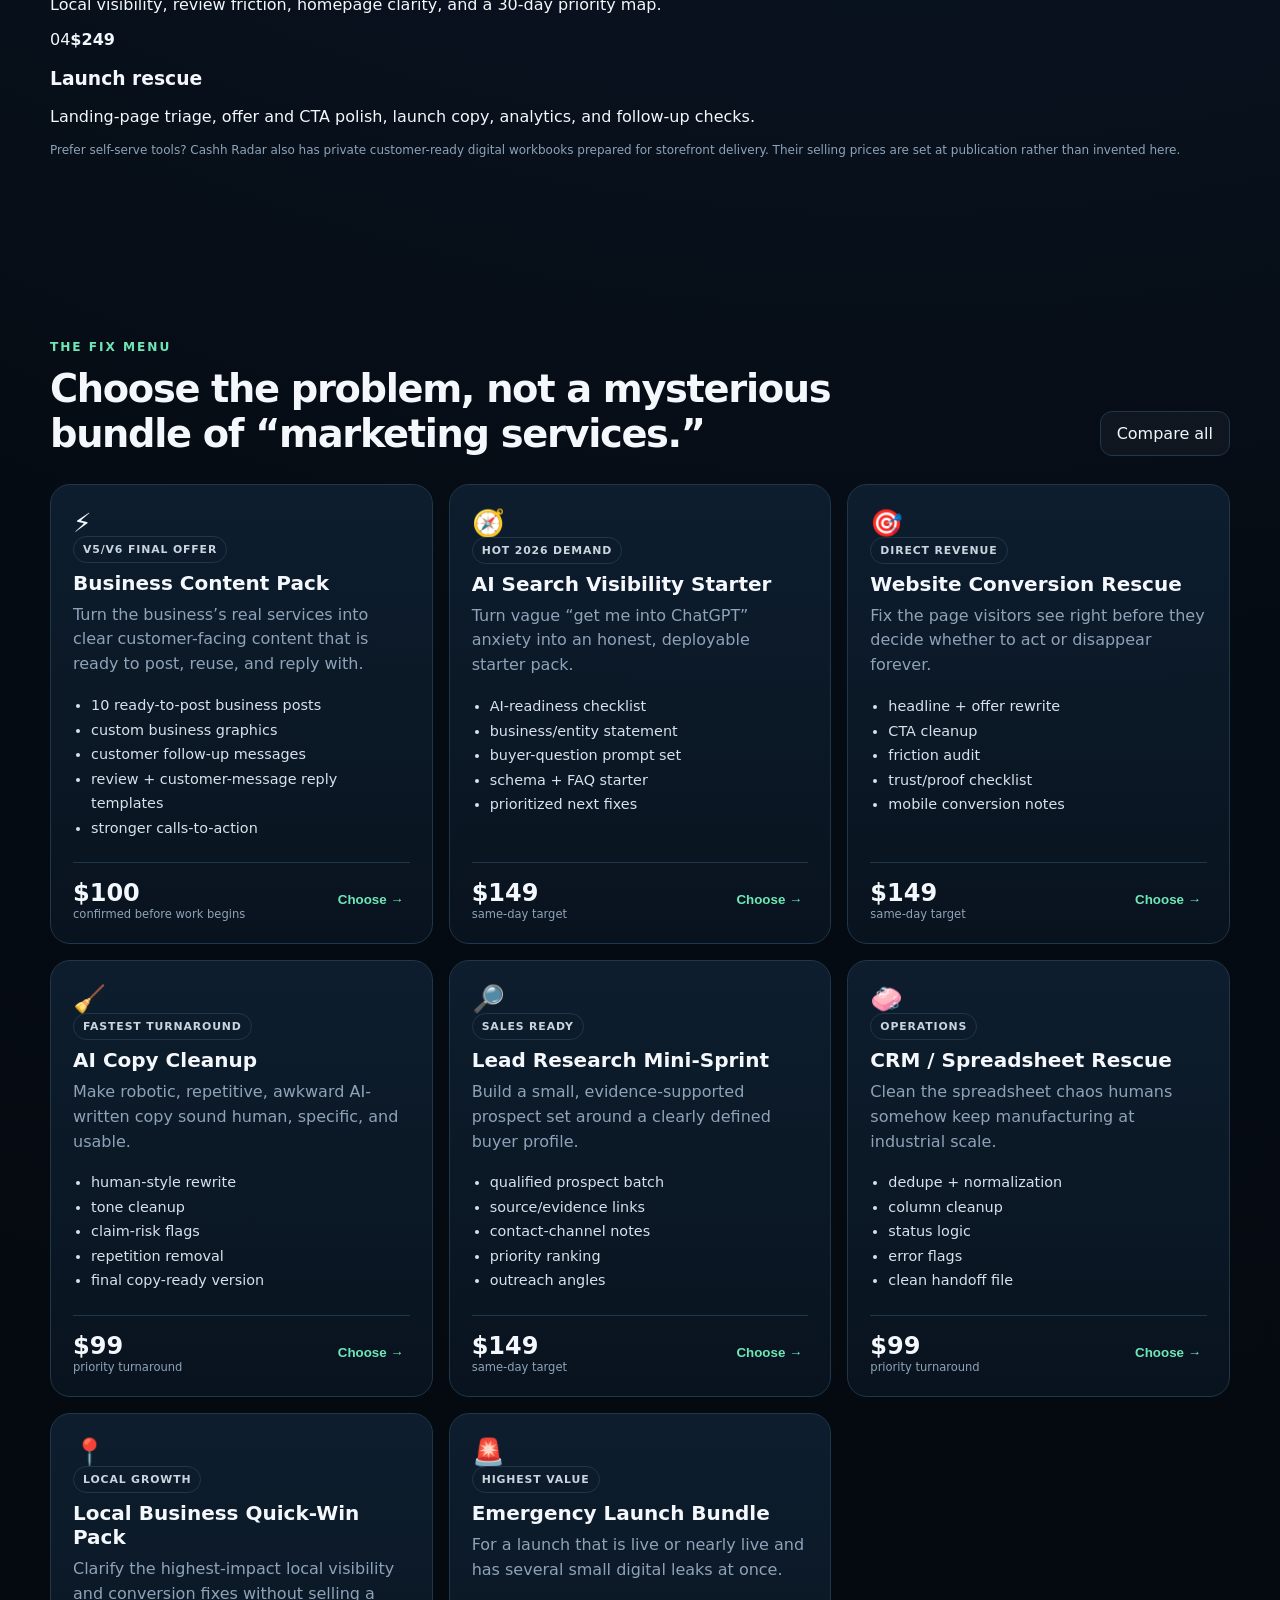
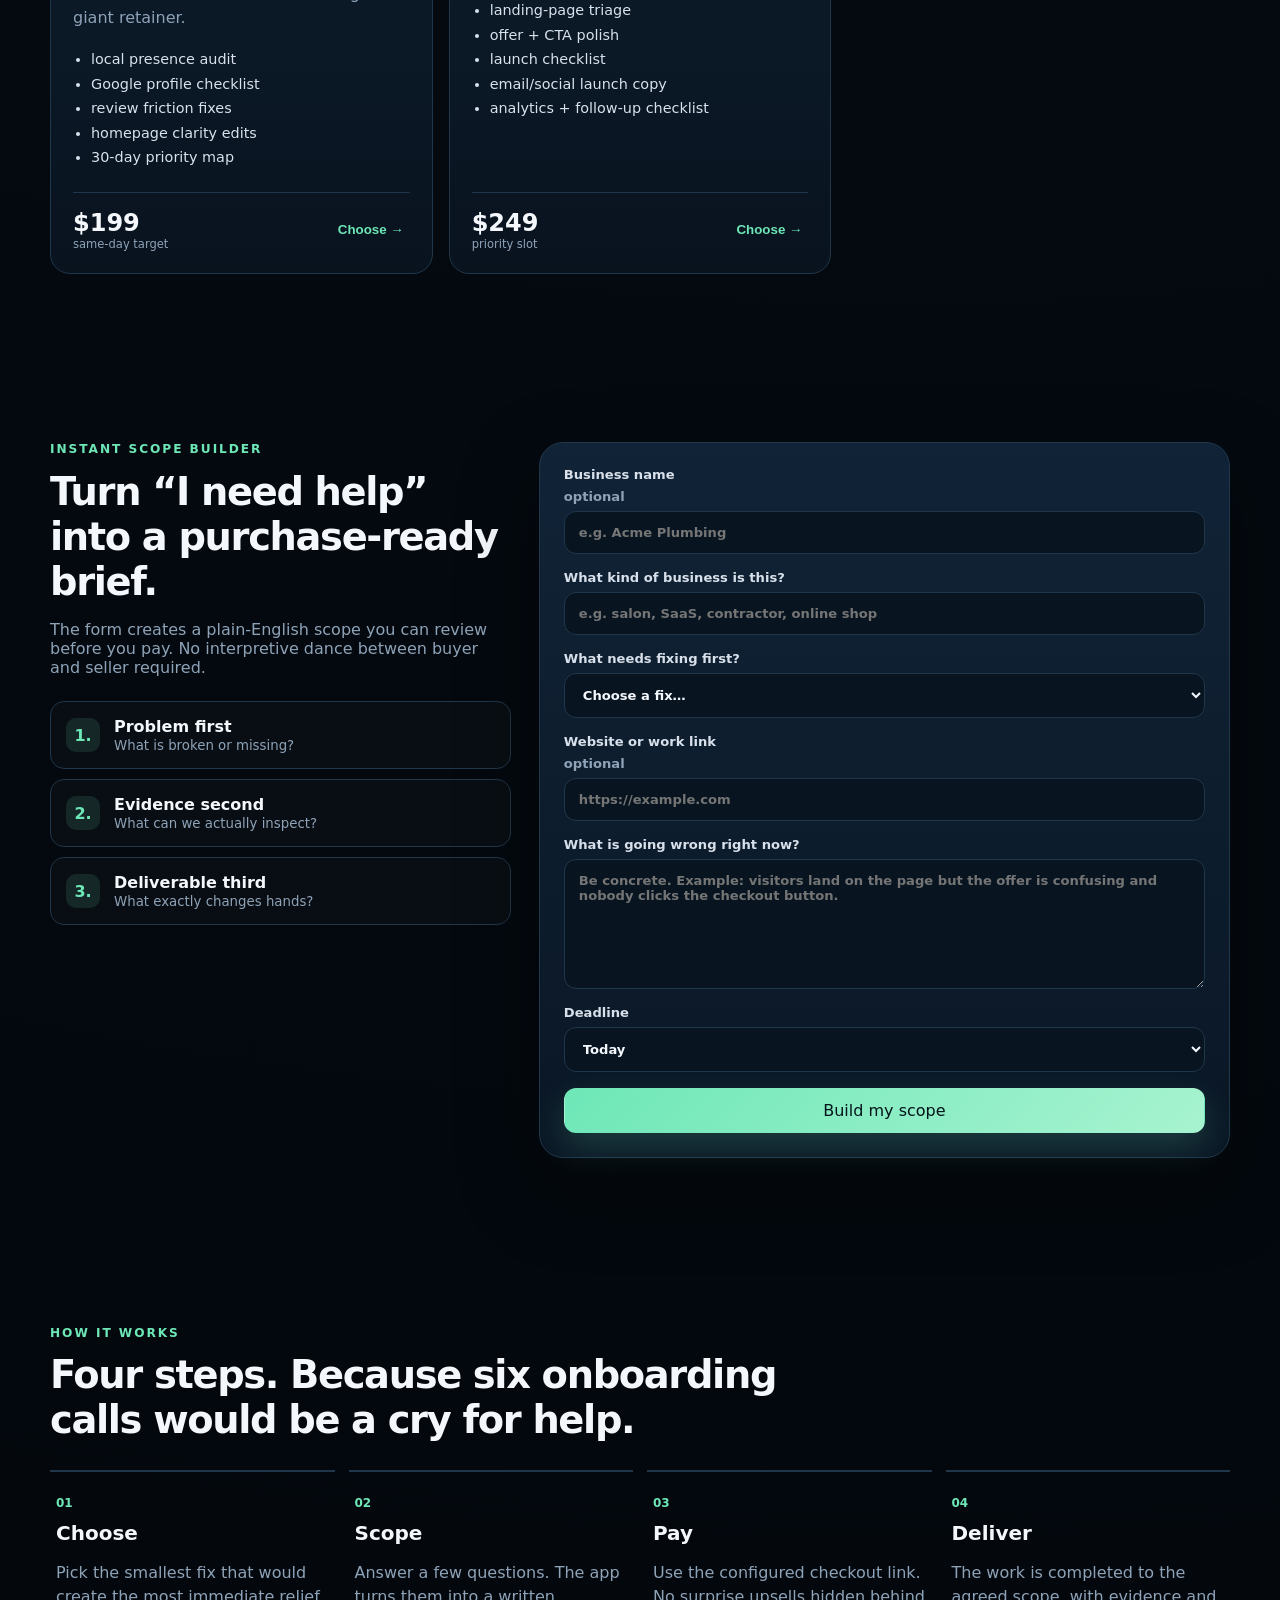
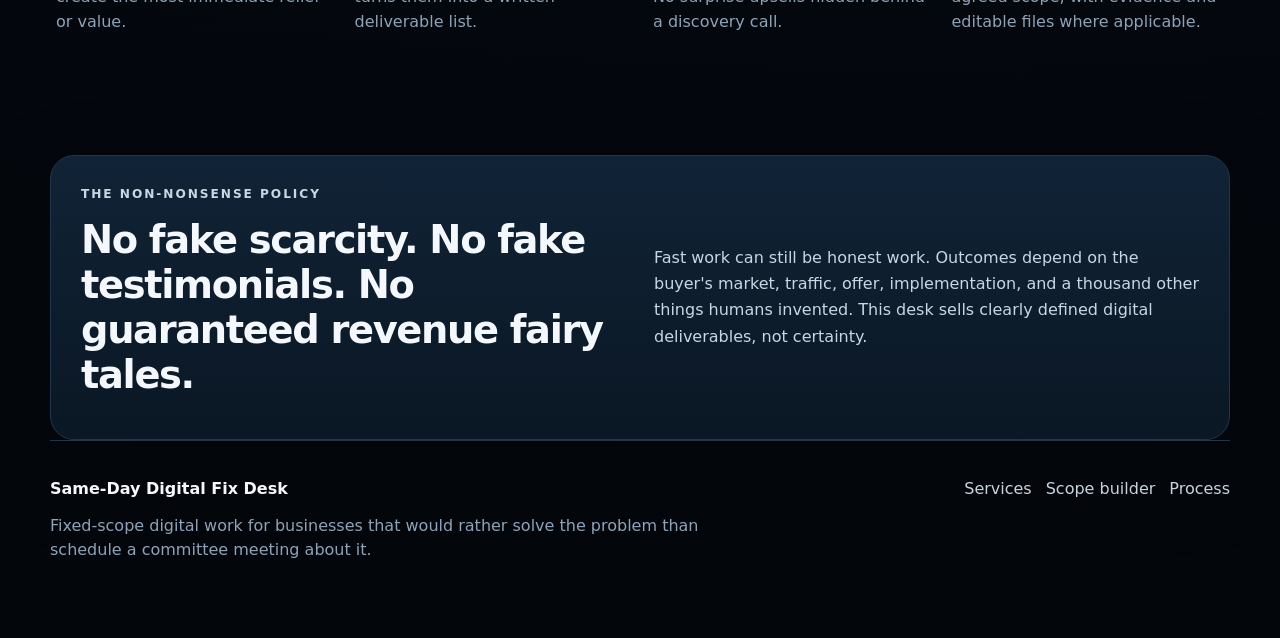
==== commit 99411b65: "Add customer-facing Fix Desk offer ladder" ====
--- a/fix-desk/index.html
+++ b/fix-desk/index.html
@@ -79,6 +79,19 @@
       </div>
     </section>
 
+    <section id="offerLadder" class="shell section offer-ladder">
+      <div class="section-head">
+        <div><p class="eyebrow">START SMALL, MOVE UP ONLY IF NEEDED</p><h2>A paid ladder instead of one giant mystery retainer.</h2></div>
+      </div>
+      <div class="ladder-grid">
+        <article><span>01</span><strong>$99–$100</strong><h3>Entry fix</h3><p>AI Copy Cleanup, CRM / Spreadsheet Rescue, or the $100 Business Content Pack.</p></article>
+        <article><span>02</span><strong>$149</strong><h3>Growth fix</h3><p>AI-search readiness, conversion rescue, or a small evidence-supported lead research sprint.</p></article>
+        <article><span>03</span><strong>$199</strong><h3>Local growth</h3><p>Local visibility, review friction, homepage clarity, and a 30-day priority map.</p></article>
+        <article><span>04</span><strong>$249</strong><h3>Launch rescue</h3><p>Landing-page triage, offer and CTA polish, launch copy, analytics, and follow-up checks.</p></article>
+      </div>
+      <p class="tiny muted ladder-note">Prefer self-serve tools? Cashh Radar also has private customer-ready digital workbooks prepared for storefront delivery. Their selling prices are set at publication rather than invented here.</p>
+    </section>
+
     <section id="services" class="shell section">
       <div class="section-head">
         <div><p class="eyebrow">THE FIX MENU</p><h2>Choose the problem, not a mysterious bundle of “marketing services.”</h2></div>
